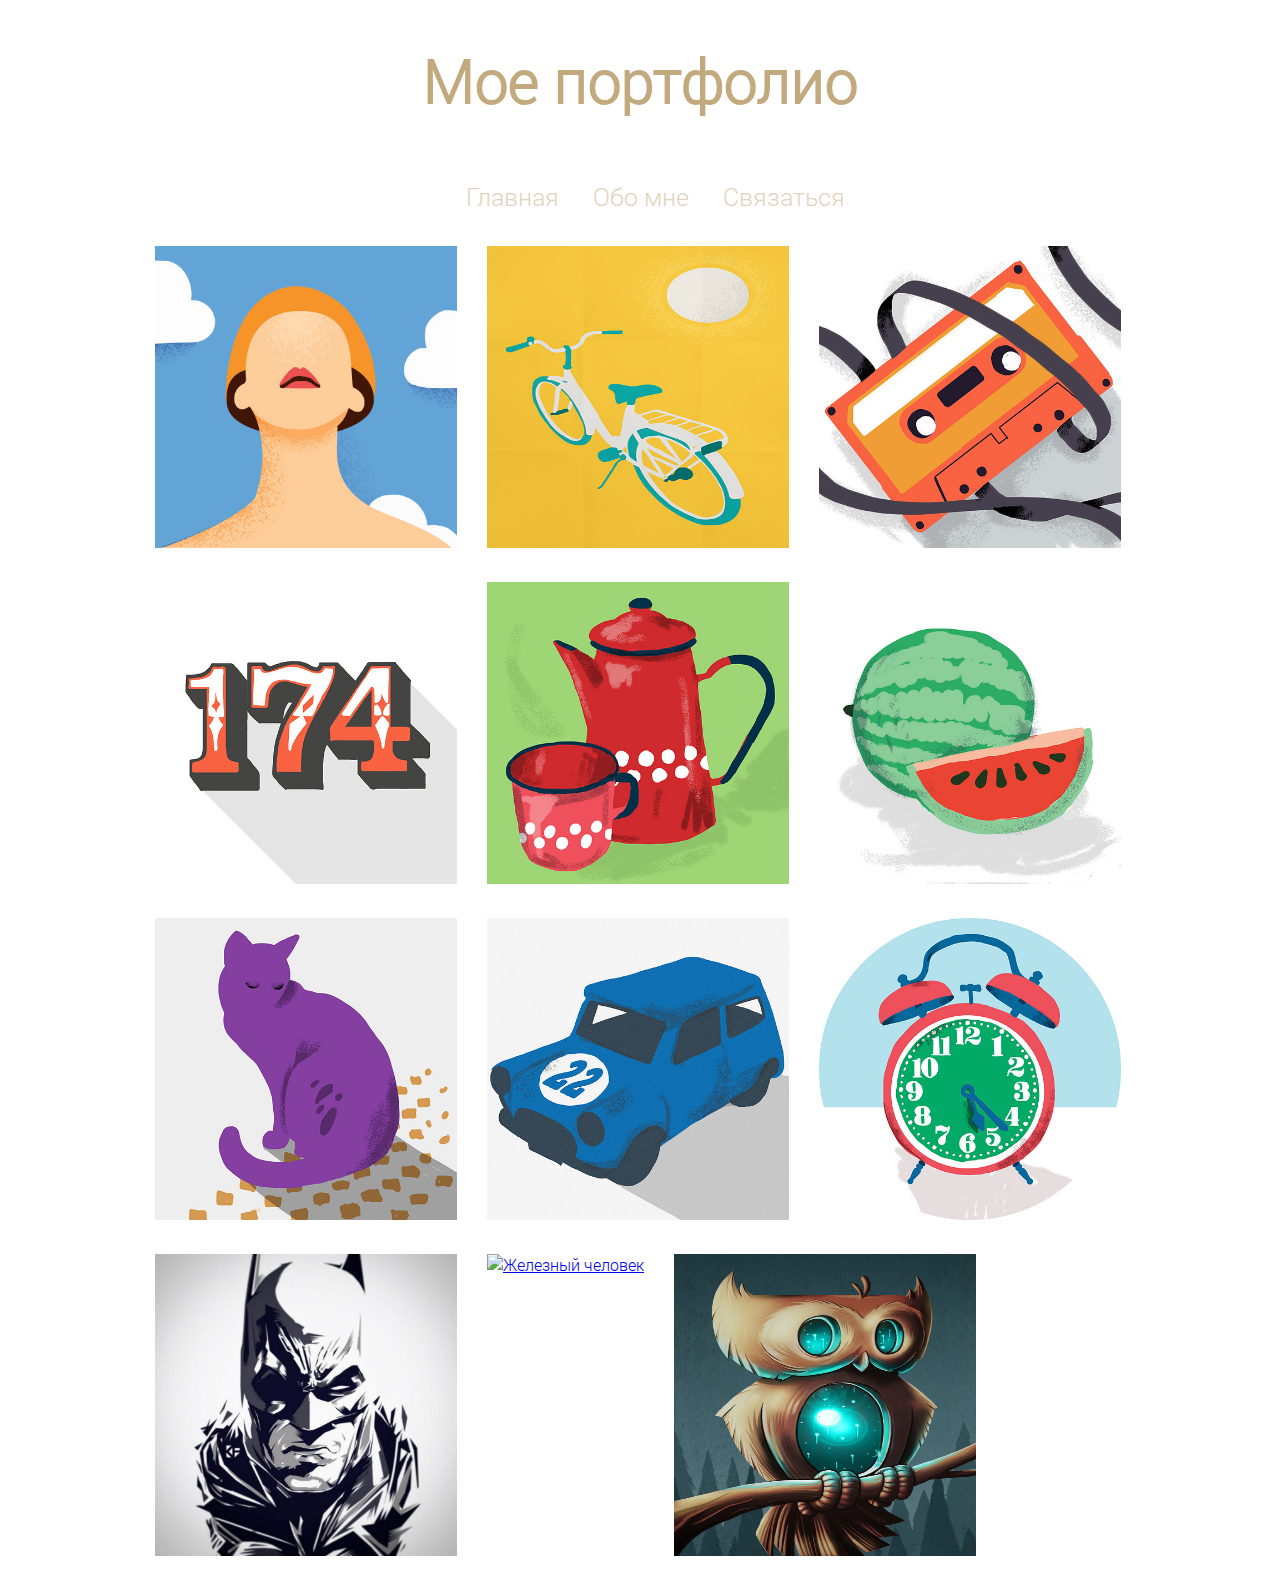
==== index.html @ 578f158b "add site" ====
﻿<!DOCTYPE html>
<html>
 <head>
  <meta charset="utf-8">
  <title>Мой личный сайт портфолио</title>
  <link rel="stylesheet" href="style.css">
 
  
  
 
 </head>
 <body > 
 <div id="Main-id" class="MainContainer">
 <div id="SecondMain-id" class="SecondMainContainer">
 <div id="MenuContainer-id" class="MenuContainer">
<h1 > Мое портфолио </h1> 
<div id="Menu-id" class="Menu"> 
<a href="index.html">Главная</a>
<a href="MyPage.html">Обо мне</a>
<a href="Contact.html"> Связаться</a>
</div>
 </div>
 <div id="AlbumContainer-id" class="AlbumContainer"> 

  <div style="width: 100%; height:1px; clear:both;"></div>
 <div class="inline "><a rel="simplebox" href="img/faceGirl.jpg"><img src="img/faceGirl.jpg" width="302" height="302"  alt="Лицо девушки"> </div>
  <div class="inline"><a rel="simplebox" href="img/vel.jpg"> <img src="img/vel.jpg" width="302" height="302" alt="Велосипед"></div>
   <div class="inline"><a rel="simplebox" href="img/msu.jpg"> <img src="img/msu.jpg" width="302" height="302" alt="Музыкальная кассета"></div>
    <div class="inline"> <a rel="simplebox" href="img/number.jpg"> <img src="img/number.jpg" width="302" height="302" alt="Номер"></a></div>
	 <div class="inline" > <a rel="simplebox" href="img/cha.jpg"> <img src="img/cha.jpg" width="302" height="302" alt="Чайник"></a></div>
	  <div class="inline" > <a rel="simplebox" href="img/arb.jpg"> <img src="img/arb.jpg" width="302" height="302" alt="Арбуз"></a></div>
	  <div class="inline"><a rel="simplebox" href="img/cat.jpg"> <img src="img/cat.jpg" width="302" height="302" alt="Кошка"></a></div>
	  <div class="inline"> <a rel="simplebox" href="img/car.jpg"> <img src="img/car.jpg" width="302" height="302" alt="Автомобиль"></a></div>
	  <div class="inline"> <a rel="simplebox" href="img/alarm.jpg"> <img src="img/alarm.jpg" width="302" height="302" alt="Будильник"></a></div>
	  <div class="inline"> <a rel="simplebox" href="img/batman.jpg"> <img src="img/batman.jpg" width="302" height="302" alt="Бэтмен"></a></div>
	  <div class="inline"> <a rel="simplebox" href="img/ironMan.jpg"> <img src="img/ironMan.jpg" width="302" height="302" alt="Железный человек"></a></div>
	  <div class="inline"> <a rel="simplebox" href="img/owl.jpg"> <img src="img/owl.jpg" width="302" height="302" alt="Сова"></a></div>
	 
	  
	  
	  
	  <div style="width: 100%; height:1px; clear:both;"></div>
 </div>
 </div>
 </div>
 
 <script type="text/javascript" src="js/simplebox_util.js"></script>
	<script type="text/javascript">
	(function(){
	var boxes=[],els,i,l;
	if(document.querySelectorAll){
	els=document.querySelectorAll('a[rel=simplebox]');	
	Box.getStyles('js/simplebox_css','js/simplebox.css');
	Box.getScripts('js/simplebox_js','js/simplebox.js',function(){
	simplebox.init();
	for(i=0,l=els.length;i<l;++i)
	simplebox.start(els[i]);
	simplebox.start('a[rel=simplebox_group]');			
	});
	}
	})();
	</script>
 
 
 </body>
</html>
---- style.css ----
﻿
@font-face{
	 font-family: RobotoLight;
    src: url(fonts/Roboto/RobotoLight/RobotoLight.ttf);
}




.MainContainer{
font-family: RobotoLight, sans-serif;
position: relative;

top:0%;
left:0%;
height:100%;
width: 100%;
}
.SecondMainContainer{
position: relative;

margin:auto;
width: 1000px;
height:100%;
}
.MenuContainer{
position: relative;

margin-top: -40px;
height: 230px;
width:100%;
/
}
.MenuContainer h1{

position: relative;
text-align: center;
top: 40px;

color: #C3A97E;
font-size: 60px;
}
.Menu{

position: absolute;
bottom:0;
text-align:center;
width:100%;
height: 50px;

}

.Menu a {
text-decoration: none;
margin-left:30px;
color: #C3A97E;
font-size: 25px;
opacity: 0.5;
}
.Menu a:hover{

opacity: 1;
}

.AlbumContainer {
position: relative;
color: #C3A97E;
top:0;
width:100%;
height:100%;

}
.inline{
 cursor: pointer;
 float:left; 
 padding: 15px;
}



.MainContainerFOrME{
font-family: RobotoLight, sans-serif;
position: relative;

top:0%;
left:0%;
height:100%;
width: 100%;
}

.forMeImg {  
 text-align: center;
}
.ForMeText{

}
.TextMeBox{
font-family: RobotoLight, sans-serif;
text-align: center;
position: relative;
margin: auto;
padding: 10px;
width: 400px;
}


.ContactImg{
text-align: center;
}
.ContactText {
text-align:center; 
font-family: RobotoLight, sans-serif;
}
.TableContact{

margin:auto;
text-align:center;
}

.TextAre{
	resize: none;
	font-family: RobotoLight, sans-serif;
	font-size: 16px;
}
.ButtonText{
	font-family: RobotoLight, sans-serif;
	font-size: 16px;
}
.JustifyText{
text-align: justify;
padding: 5px;
}
.JustifyText td{
vertical-align: top;
}
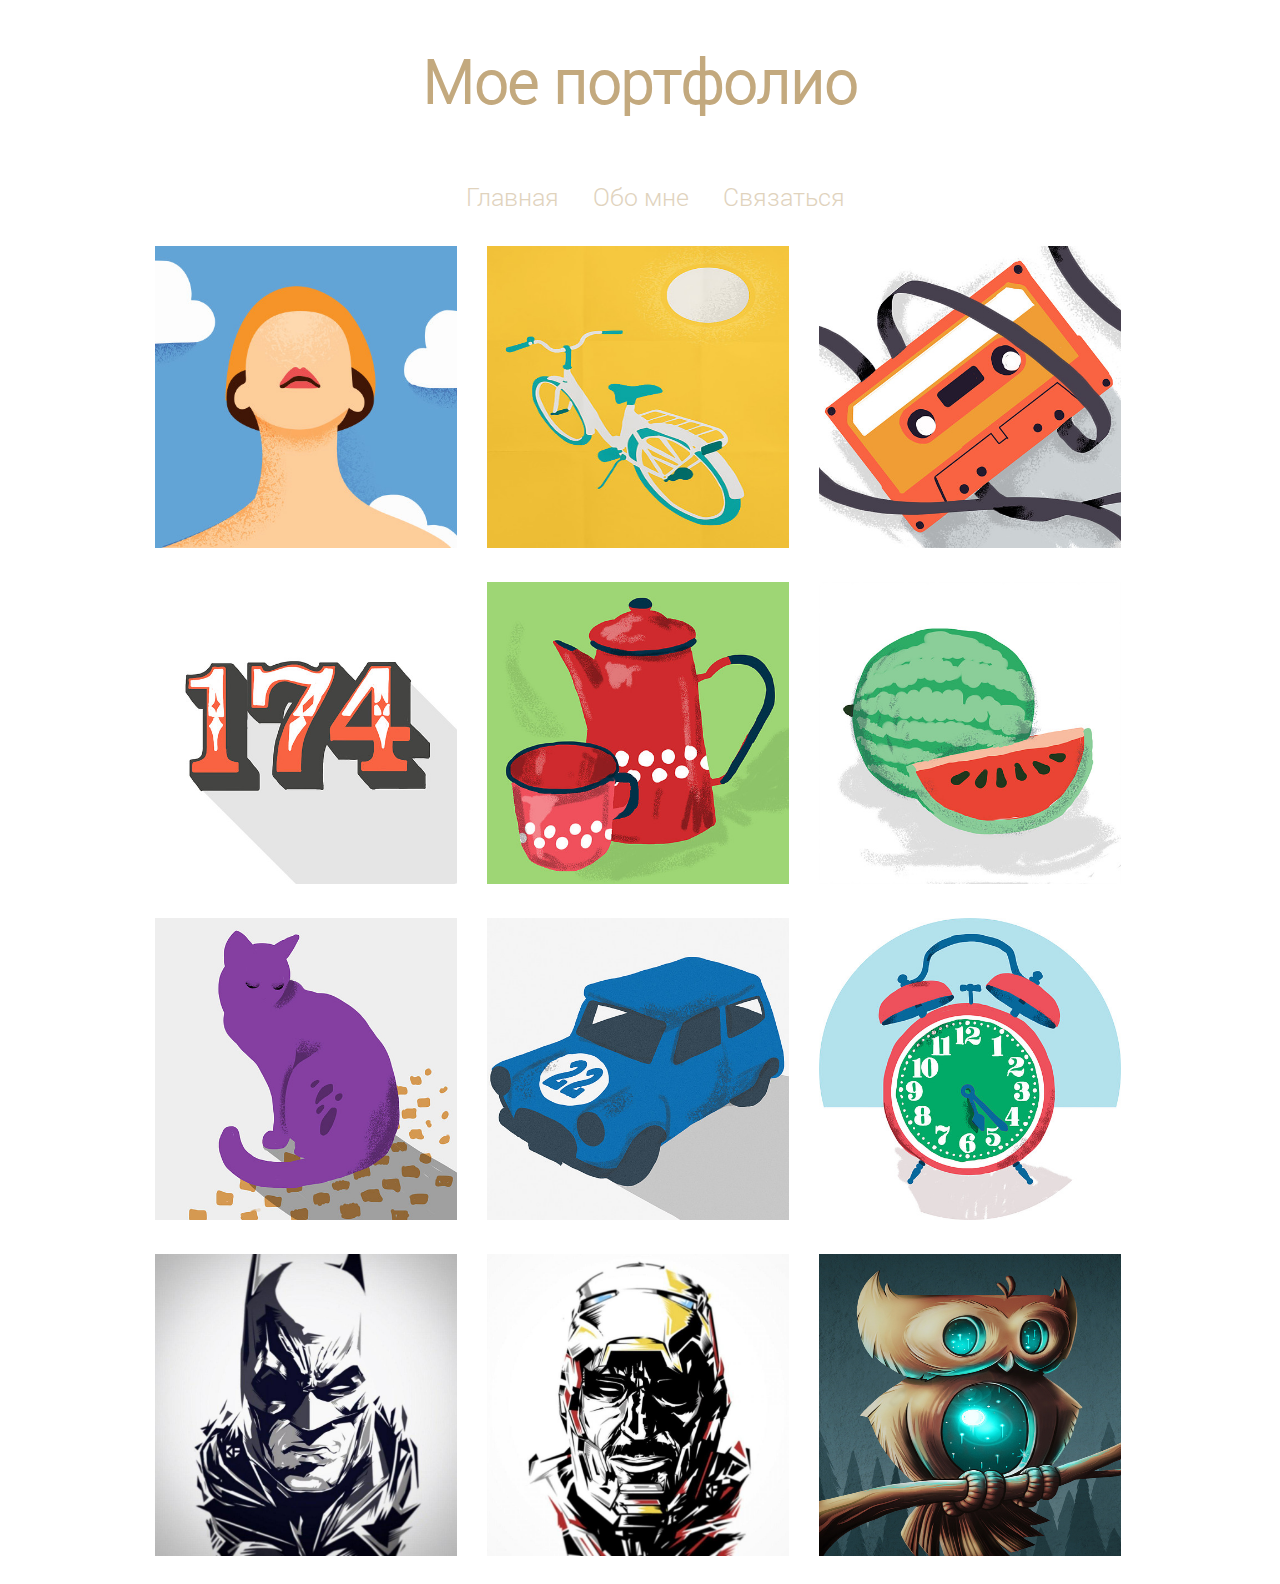
==== commit 20b04024: "Update index.html" ====
--- a/index.html
+++ b/index.html
@@ -33,7 +33,7 @@
 	  <div class="inline"> <a rel="simplebox" href="img/car.jpg"> <img src="img/car.jpg" width="302" height="302" alt="Автомобиль"></a></div>
 	  <div class="inline"> <a rel="simplebox" href="img/alarm.jpg"> <img src="img/alarm.jpg" width="302" height="302" alt="Будильник"></a></div>
 	  <div class="inline"> <a rel="simplebox" href="img/batman.jpg"> <img src="img/batman.jpg" width="302" height="302" alt="Бэтмен"></a></div>
-	  <div class="inline"> <a rel="simplebox" href="img/ironMan.jpg"> <img src="img/ironMan.jpg" width="302" height="302" alt="Железный человек"></a></div>
+	  <div class="inline"> <a rel="simplebox" href="img/IronMan.jpg"> <img src="img/IronMan.jpg" width="302" height="302" alt="Железный человек"></a></div>
 	  <div class="inline"> <a rel="simplebox" href="img/owl.jpg"> <img src="img/owl.jpg" width="302" height="302" alt="Сова"></a></div>
 	 
 	  
